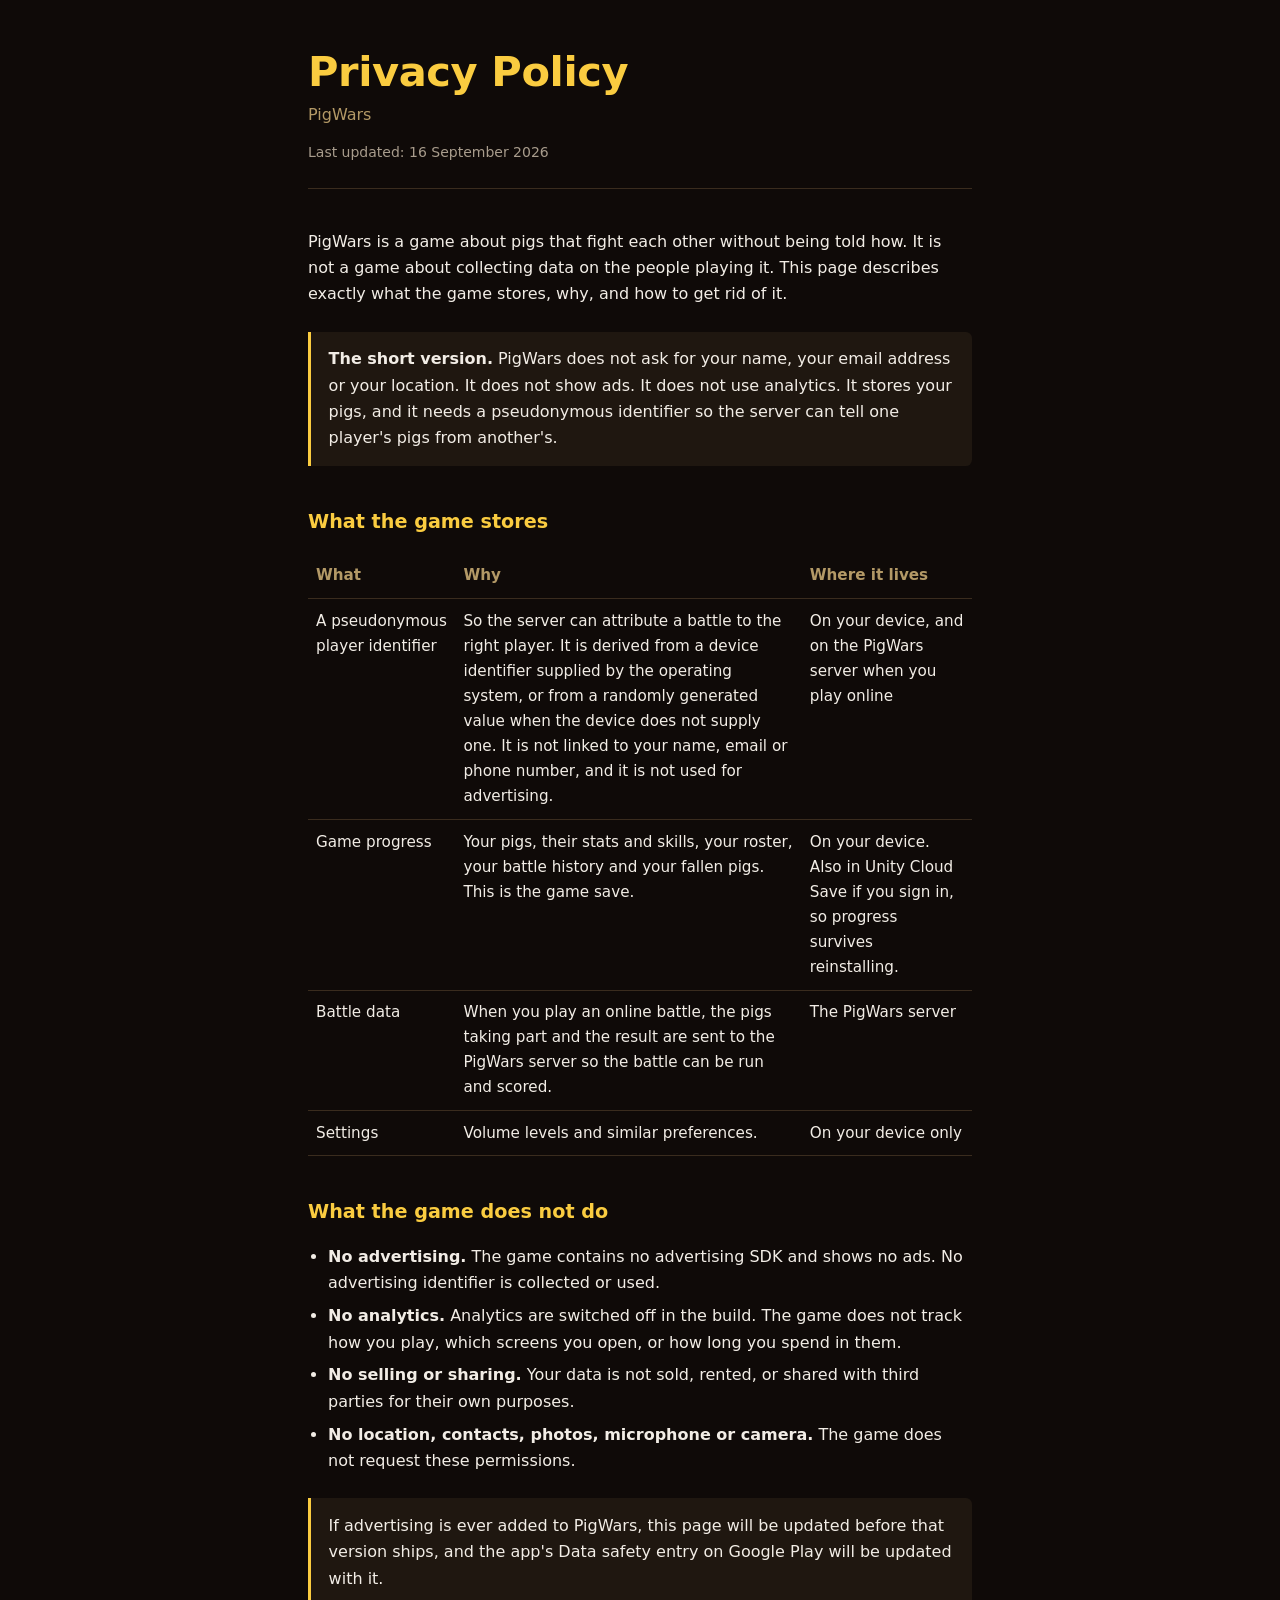
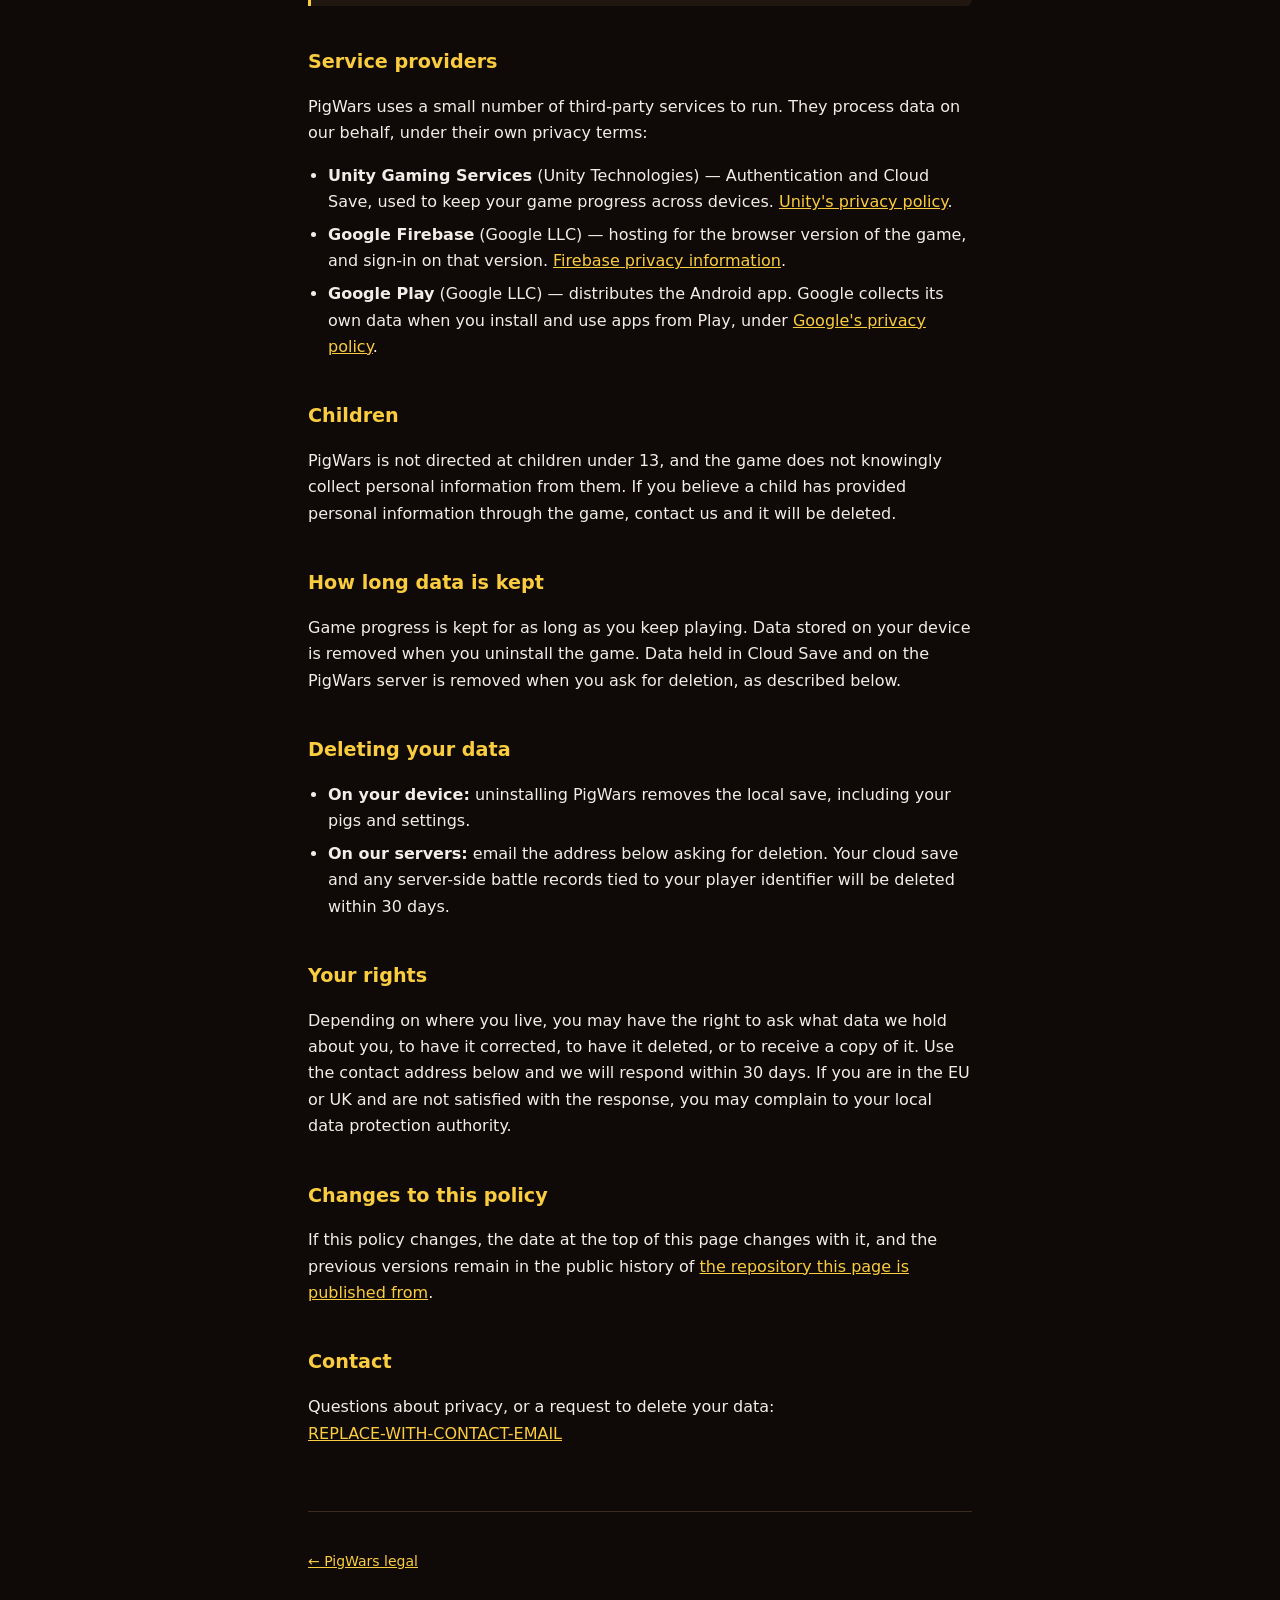
==== privacy/index.html @ d731bb38 "Privacy policy for PigWars Published as its own public repository so Google Play has a privacy polic" ====
<!doctype html>
<html lang="en">
<head>
<meta charset="utf-8">
<meta name="viewport" content="width=device-width, initial-scale=1, viewport-fit=cover">
<title>PigWars — Privacy Policy</title>
<link rel="stylesheet" href="../style.css">
</head>
<body>
<div class="wrap">

<header>
  <h1>Privacy Policy</h1>
  <p class="lede">PigWars</p>
  <p class="updated">Last updated: 16 September 2026</p>
</header>

<p>
  PigWars is a game about pigs that fight each other without being told how.
  It is not a game about collecting data on the people playing it. This page
  describes exactly what the game stores, why, and how to get rid of it.
</p>

<div class="note">
  <strong>The short version.</strong> PigWars does not ask for your name, your
  email address or your location. It does not show ads. It does not use
  analytics. It stores your pigs, and it needs a pseudonymous identifier so the
  server can tell one player's pigs from another's.
</div>

<h2>What the game stores</h2>

<table>
  <thead>
    <tr><th>What</th><th>Why</th><th>Where it lives</th></tr>
  </thead>
  <tbody>
    <tr>
      <td>A pseudonymous player identifier</td>
      <td>So the server can attribute a battle to the right player. It is
          derived from a device identifier supplied by the operating system, or
          from a randomly generated value when the device does not supply one.
          It is not linked to your name, email or phone number, and it is not
          used for advertising.</td>
      <td>On your device, and on the PigWars server when you play online</td>
    </tr>
    <tr>
      <td>Game progress</td>
      <td>Your pigs, their stats and skills, your roster, your battle history
          and your fallen pigs. This is the game save.</td>
      <td>On your device. Also in Unity Cloud Save if you sign in, so progress
          survives reinstalling.</td>
    </tr>
    <tr>
      <td>Battle data</td>
      <td>When you play an online battle, the pigs taking part and the result
          are sent to the PigWars server so the battle can be run and scored.</td>
      <td>The PigWars server</td>
    </tr>
    <tr>
      <td>Settings</td>
      <td>Volume levels and similar preferences.</td>
      <td>On your device only</td>
    </tr>
  </tbody>
</table>

<h2>What the game does not do</h2>

<ul>
  <li><strong>No advertising.</strong> The game contains no advertising SDK and
      shows no ads. No advertising identifier is collected or used.</li>
  <li><strong>No analytics.</strong> Analytics are switched off in the build. The
      game does not track how you play, which screens you open, or how long you
      spend in them.</li>
  <li><strong>No selling or sharing.</strong> Your data is not sold, rented, or
      shared with third parties for their own purposes.</li>
  <li><strong>No location, contacts, photos, microphone or camera.</strong> The
      game does not request these permissions.</li>
</ul>

<div class="note">
  If advertising is ever added to PigWars, this page will be updated before that
  version ships, and the app's Data safety entry on Google Play will be updated
  with it.
</div>

<h2>Service providers</h2>

<p>
  PigWars uses a small number of third-party services to run. They process data
  on our behalf, under their own privacy terms:
</p>

<ul>
  <li><strong>Unity Gaming Services</strong> (Unity Technologies) — Authentication
      and Cloud Save, used to keep your game progress across devices.
      <a href="https://unity.com/legal/game-player-and-app-user-privacy-policy" rel="noopener">Unity's privacy policy</a>.</li>
  <li><strong>Google Firebase</strong> (Google LLC) — hosting for the browser
      version of the game, and sign-in on that version.
      <a href="https://firebase.google.com/support/privacy" rel="noopener">Firebase privacy information</a>.</li>
  <li><strong>Google Play</strong> (Google LLC) — distributes the Android app.
      Google collects its own data when you install and use apps from Play, under
      <a href="https://policies.google.com/privacy" rel="noopener">Google's privacy policy</a>.</li>
</ul>

<h2>Children</h2>

<p>
  PigWars is not directed at children under 13, and the game does not knowingly
  collect personal information from them. If you believe a child has provided
  personal information through the game, contact us and it will be deleted.
</p>

<h2>How long data is kept</h2>

<p>
  Game progress is kept for as long as you keep playing. Data stored on your
  device is removed when you uninstall the game. Data held in Cloud Save and on
  the PigWars server is removed when you ask for deletion, as described below.
</p>

<h2>Deleting your data</h2>

<ul>
  <li><strong>On your device:</strong> uninstalling PigWars removes the local
      save, including your pigs and settings.</li>
  <li><strong>On our servers:</strong> email the address below asking for
      deletion. Your cloud save and any server-side battle records tied to your
      player identifier will be deleted within 30 days.</li>
</ul>

<h2>Your rights</h2>

<p>
  Depending on where you live, you may have the right to ask what data we hold
  about you, to have it corrected, to have it deleted, or to receive a copy of
  it. Use the contact address below and we will respond within 30 days. If you
  are in the EU or UK and are not satisfied with the response, you may complain
  to your local data protection authority.
</p>

<h2>Changes to this policy</h2>

<p>
  If this policy changes, the date at the top of this page changes with it, and
  the previous versions remain in the public history of
  <a href="https://github.com/cfournel/pigwars-legal" rel="noopener">the repository this page is published from</a>.
</p>

<h2>Contact</h2>

<p>
  Questions about privacy, or a request to delete your data:<br>
  <a href="mailto:REPLACE-WITH-CONTACT-EMAIL">REPLACE-WITH-CONTACT-EMAIL</a>
</p>

<footer>
  <p><a href="../">← PigWars legal</a></p>
</footer>

</div>
</body>
</html>
---- style.css ----
/* PigWars legal pages — the game's own palette (see CLAUDE.md in the game repo)
   so these read as part of the same product rather than a stock template. */
:root {
  color-scheme: dark;
  --bg: #0f0a08;
  --panel: #1f1710;
  --title: #facc40;
  --subtitle: #b39966;
  --text: #f2ede6;
  --dim: #a89c8c;
  --rule: #3a2c1e;
}

* { box-sizing: border-box; }

body {
  margin: 0;
  padding: 0;
  background: var(--bg);
  color: var(--text);
  font: 16px/1.65 system-ui, -apple-system, "Segoe UI", Roboto, sans-serif;
}

.wrap {
  max-width: 44rem;
  margin: 0 auto;
  padding: 3rem 1.25rem 5rem;
}

header {
  border-bottom: 1px solid var(--rule);
  padding-bottom: 1.5rem;
  margin-bottom: 2.5rem;
}

h1 {
  font-size: clamp(1.9rem, 6vw, 2.6rem);
  line-height: 1.15;
  margin: 0 0 .4rem;
  color: var(--title);
  letter-spacing: -.01em;
}

h2 {
  font-size: 1.2rem;
  margin: 2.5rem 0 .75rem;
  color: var(--title);
}

.lede { color: var(--subtitle); margin: 0; }
.updated { color: var(--dim); font-size: .875rem; margin: .75rem 0 0; }

a { color: var(--title); }
a:hover { text-decoration: none; }

ul { padding-left: 1.25rem; }
li { margin: .4rem 0; }

.card {
  display: block;
  background: var(--panel);
  border: 1px solid var(--rule);
  border-radius: .6rem;
  padding: 1.1rem 1.25rem;
  margin: .75rem 0;
  text-decoration: none;
  color: var(--text);
}
.card:hover { border-color: var(--title); }
.card strong { color: var(--title); display: block; margin-bottom: .2rem; }
.card span { color: var(--dim); font-size: .9rem; }

table { border-collapse: collapse; width: 100%; margin: 1rem 0; font-size: .95rem; }
th, td { text-align: left; padding: .6rem .5rem; border-bottom: 1px solid var(--rule); vertical-align: top; }
th { color: var(--subtitle); font-weight: 600; }

.note {
  background: var(--panel);
  border-left: 3px solid var(--title);
  padding: .9rem 1.1rem;
  margin: 1.5rem 0;
  border-radius: 0 .4rem .4rem 0;
}

footer {
  margin-top: 4rem;
  padding-top: 1.5rem;
  border-top: 1px solid var(--rule);
  color: var(--dim);
  font-size: .875rem;
}

@media (max-width: 30rem) {
  .wrap { padding-top: 2rem; }
  table, thead, tbody, th, td, tr { display: block; }
  thead { display: none; }
  td { border: none; padding: .15rem 0; }
  tr { border-bottom: 1px solid var(--rule); padding: .7rem 0; }
  td:first-child { color: var(--title); font-weight: 600; }
}
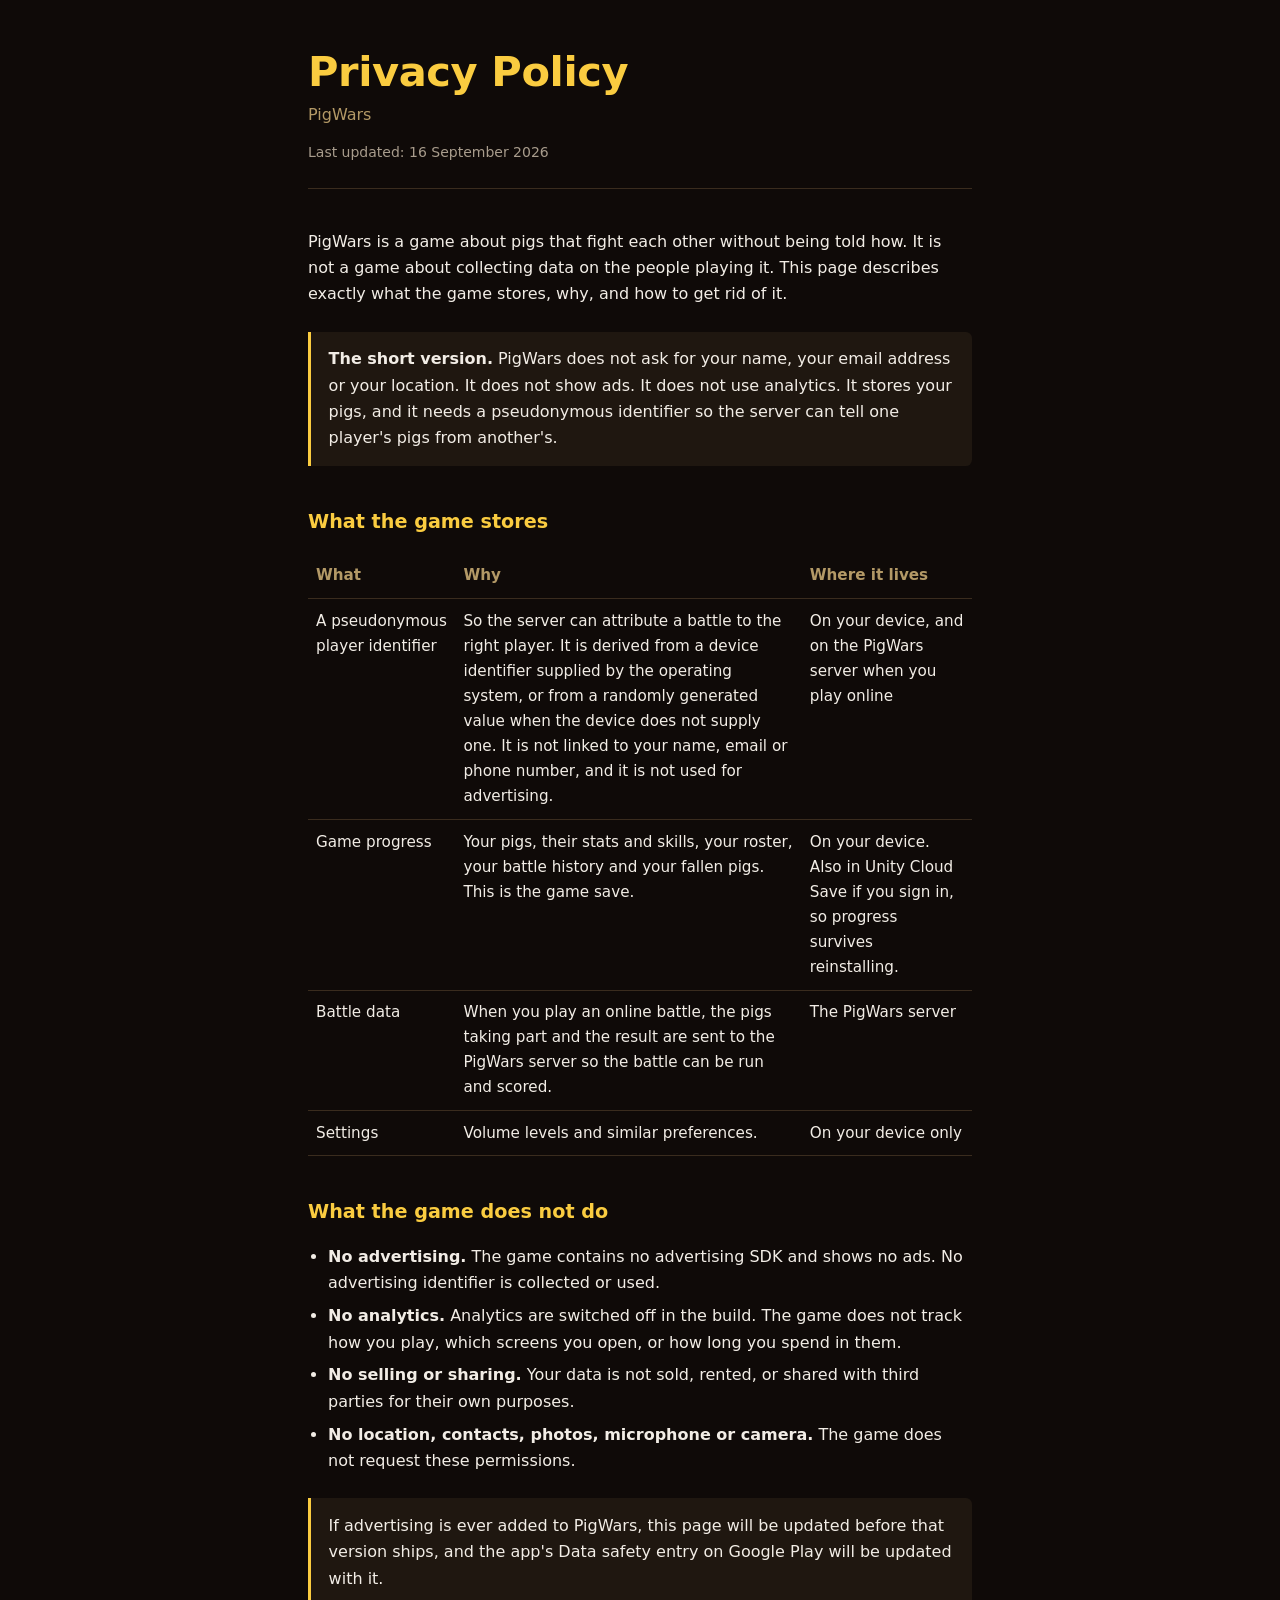
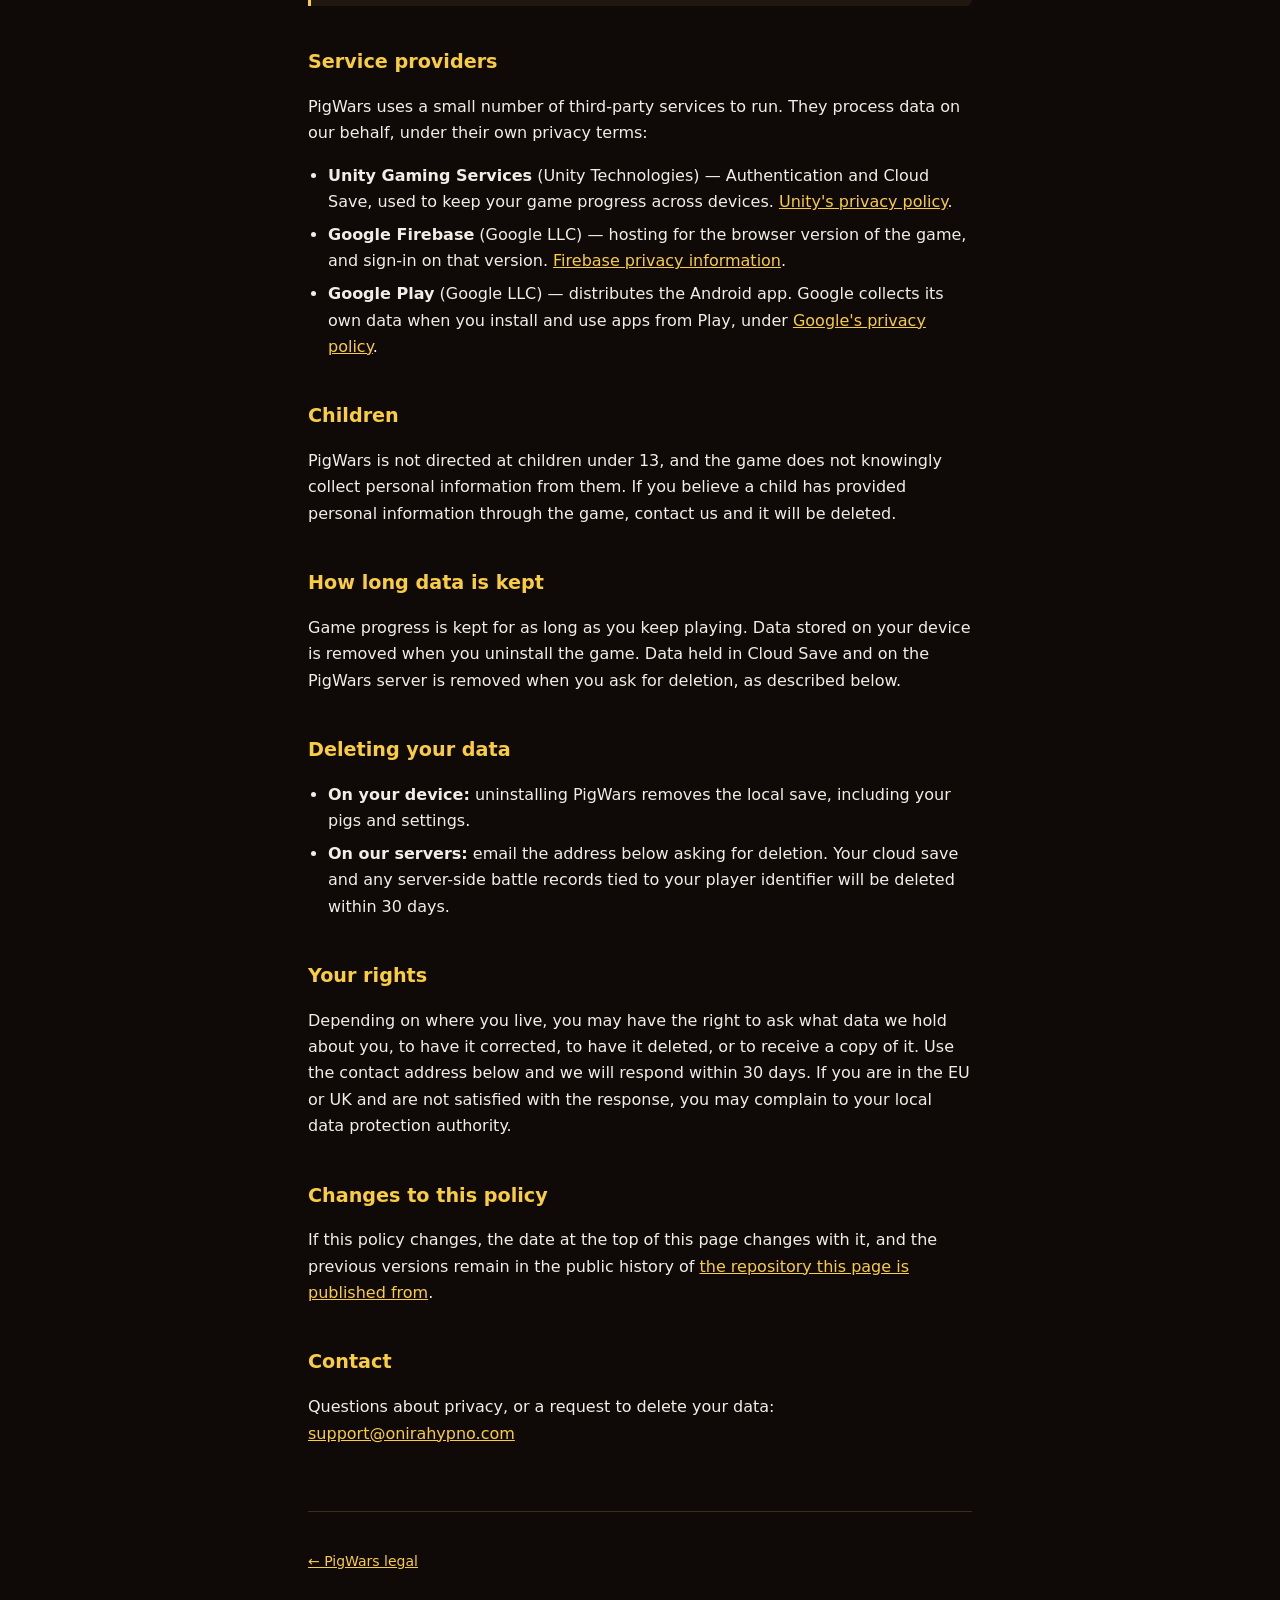
==== commit 2d812b88: "Set the privacy contact address Replaces the placeholder with support@onirahypno.com. Play requires " ====
--- a/privacy/index.html
+++ b/privacy/index.html
@@ -152,7 +152,7 @@
 
 <p>
   Questions about privacy, or a request to delete your data:<br>
-  <a href="mailto:REPLACE-WITH-CONTACT-EMAIL">REPLACE-WITH-CONTACT-EMAIL</a>
+  <a href="mailto:support@onirahypno.com">support@onirahypno.com</a>
 </p>
 
 <footer>
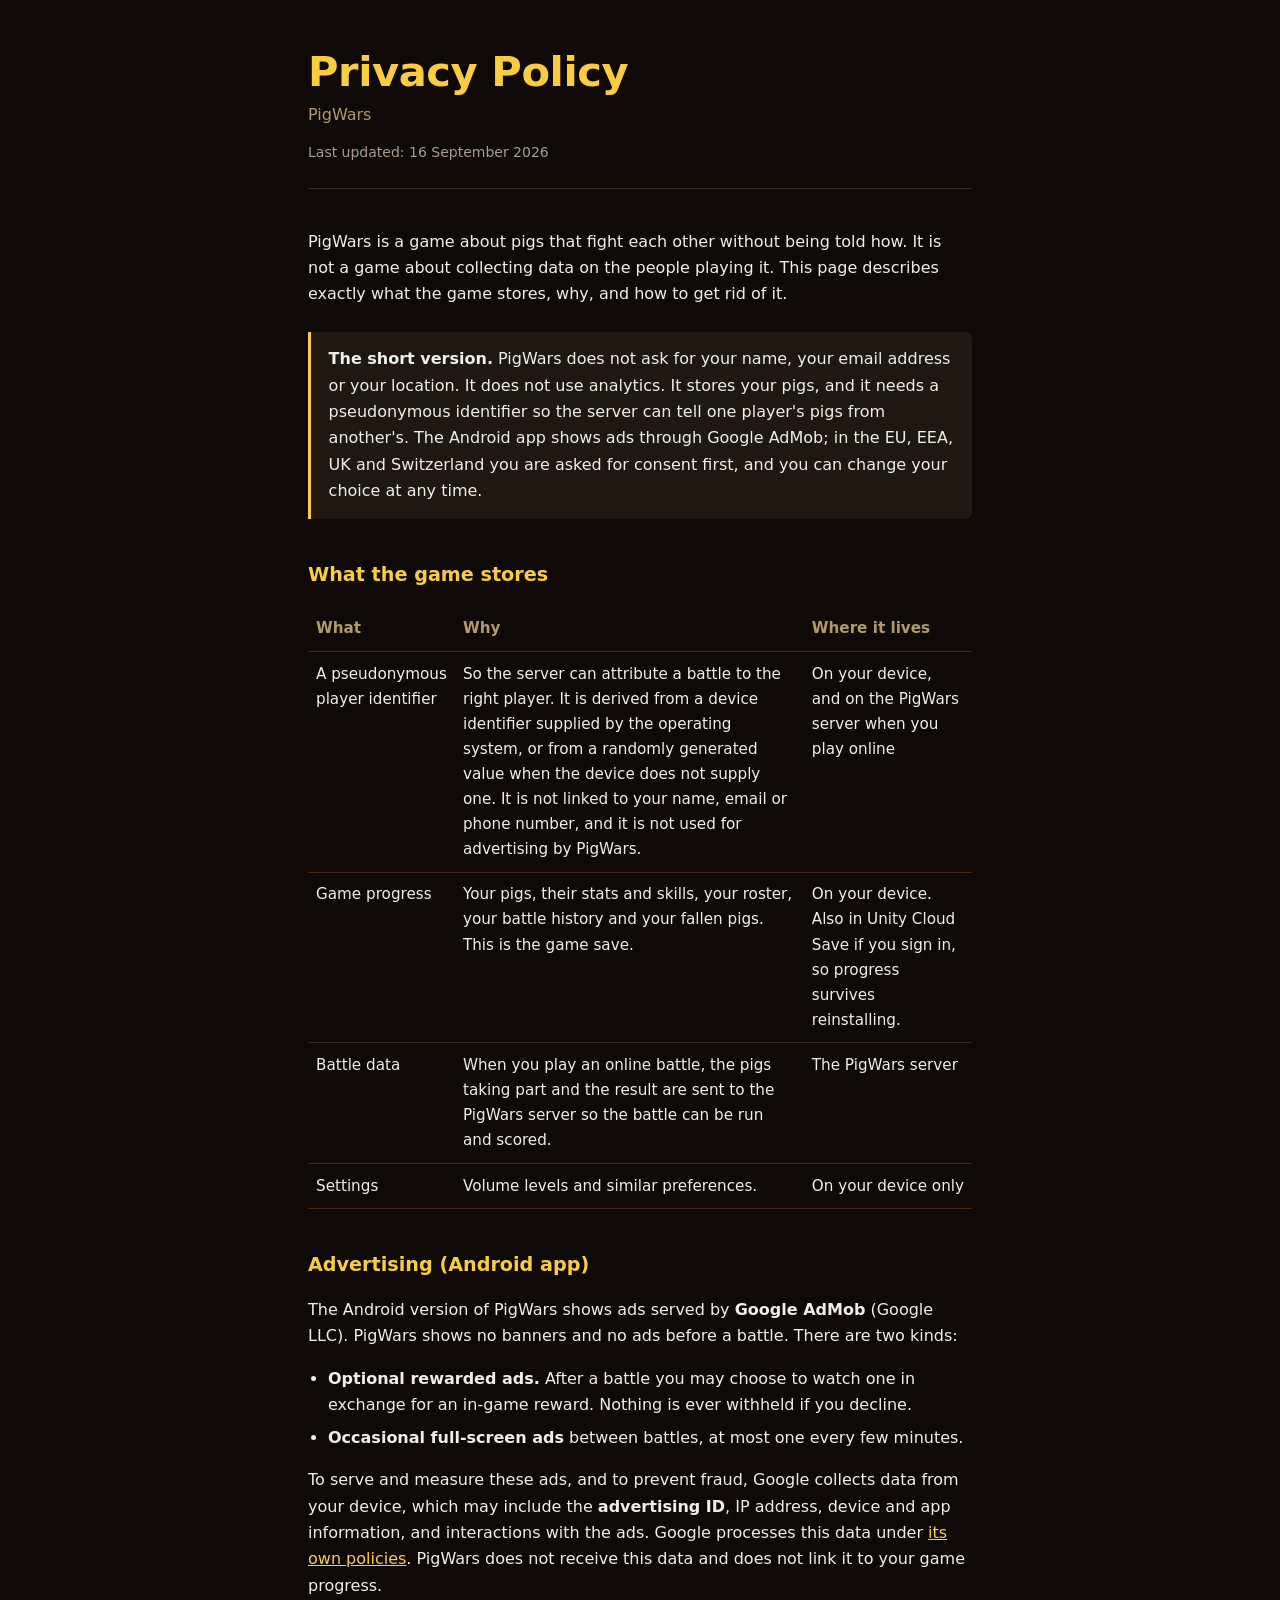
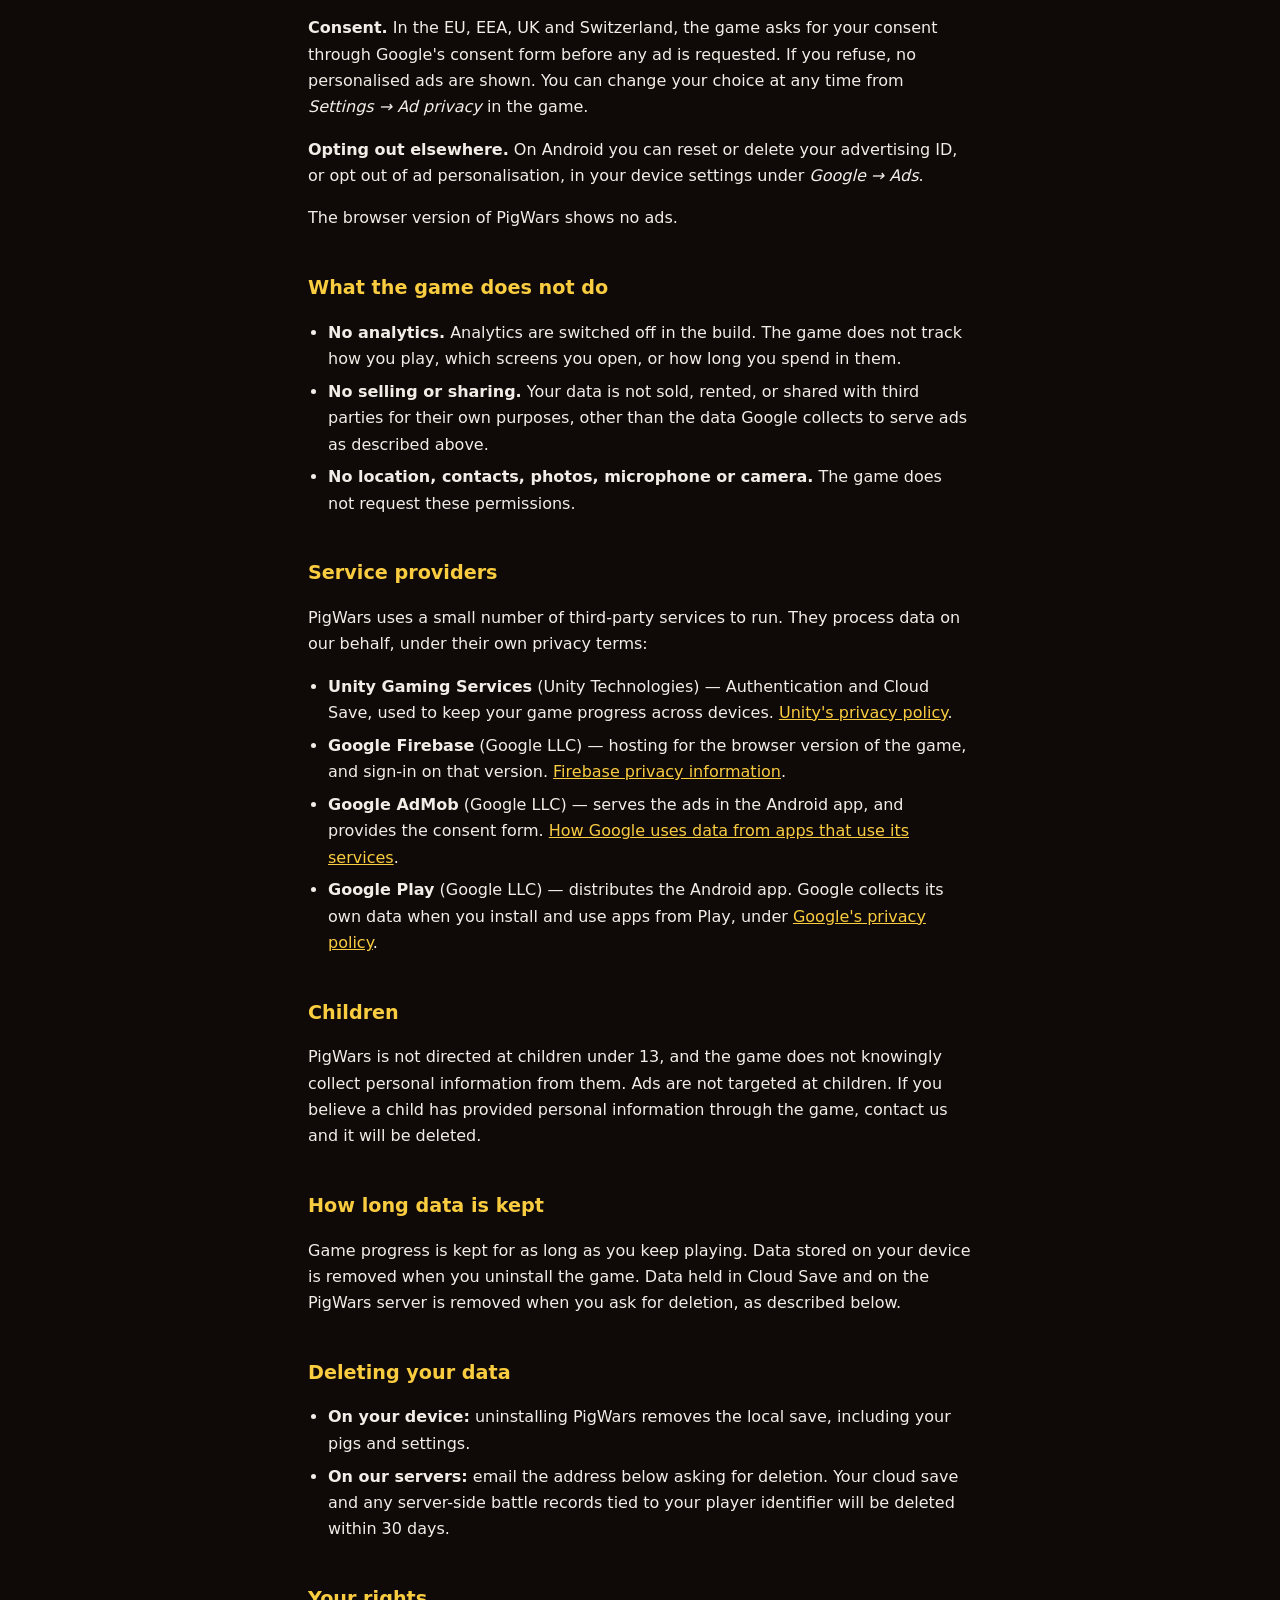
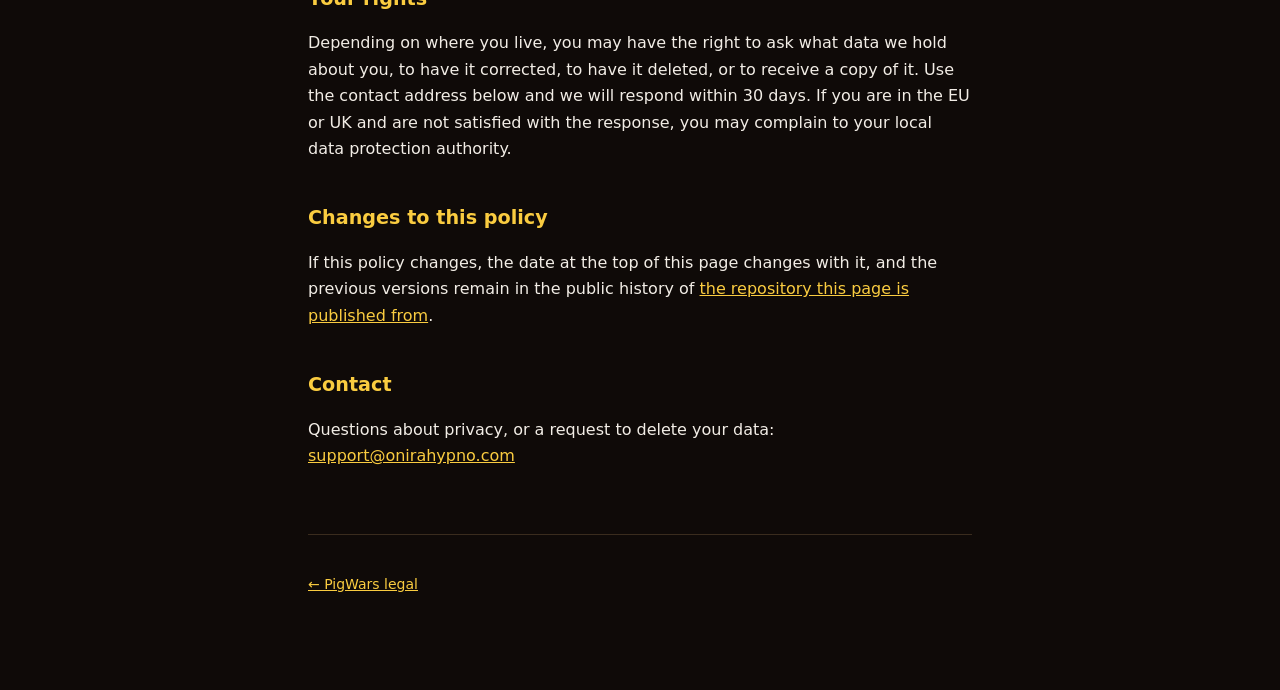
==== commit 5a27d45b: "privacy: disclose AdMob ads in the Android app Co-Authored-By: Claude Opus 5 <noreply@anthropic.com>" ====
--- a/privacy/index.html
+++ b/privacy/index.html
@@ -23,9 +23,11 @@
 
 <div class="note">
   <strong>The short version.</strong> PigWars does not ask for your name, your
-  email address or your location. It does not show ads. It does not use
-  analytics. It stores your pigs, and it needs a pseudonymous identifier so the
-  server can tell one player's pigs from another's.
+  email address or your location. It does not use analytics. It stores your
+  pigs, and it needs a pseudonymous identifier so the server can tell one
+  player's pigs from another's. The Android app shows ads through Google AdMob;
+  in the EU, EEA, UK and Switzerland you are asked for consent first, and you can
+  change your choice at any time.
 </div>
 
 <h2>What the game stores</h2>
@@ -41,7 +43,7 @@
           derived from a device identifier supplied by the operating system, or
           from a randomly generated value when the device does not supply one.
           It is not linked to your name, email or phone number, and it is not
-          used for advertising.</td>
+          used for advertising by PigWars.</td>
       <td>On your device, and on the PigWars server when you play online</td>
     </tr>
     <tr>
@@ -65,25 +67,60 @@
   </tbody>
 </table>
 
+<h2>Advertising (Android app)</h2>
+
+<p>
+  The Android version of PigWars shows ads served by <strong>Google AdMob</strong>
+  (Google LLC). PigWars shows no banners and no ads before a battle. There are
+  two kinds:
+</p>
+
+<ul>
+  <li><strong>Optional rewarded ads.</strong> After a battle you may choose to
+      watch one in exchange for an in-game reward. Nothing is ever withheld if
+      you decline.</li>
+  <li><strong>Occasional full-screen ads</strong> between battles, at most one
+      every few minutes.</li>
+</ul>
+
+<p>
+  To serve and measure these ads, and to prevent fraud, Google collects data
+  from your device, which may include the <strong>advertising ID</strong>, IP
+  address, device and app information, and interactions with the ads. Google
+  processes this data under
+  <a href="https://policies.google.com/technologies/partner-sites" rel="noopener">its own policies</a>.
+  PigWars does not receive this data and does not link it to your game progress.
+</p>
+
+<p>
+  <strong>Consent.</strong> In the EU, EEA, UK and Switzerland, the game asks
+  for your consent through Google's consent form before any ad is requested.
+  If you refuse, no personalised ads are shown. You can change your choice at
+  any time from <em>Settings → Ad privacy</em> in the game.
+</p>
+
+<p>
+  <strong>Opting out elsewhere.</strong> On Android you can reset or delete your
+  advertising ID, or opt out of ad personalisation, in your device settings
+  under <em>Google → Ads</em>.
+</p>
+
+<p>
+  The browser version of PigWars shows no ads.
+</p>
+
 <h2>What the game does not do</h2>
 
 <ul>
-  <li><strong>No advertising.</strong> The game contains no advertising SDK and
-      shows no ads. No advertising identifier is collected or used.</li>
   <li><strong>No analytics.</strong> Analytics are switched off in the build. The
       game does not track how you play, which screens you open, or how long you
       spend in them.</li>
   <li><strong>No selling or sharing.</strong> Your data is not sold, rented, or
-      shared with third parties for their own purposes.</li>
+      shared with third parties for their own purposes, other than the data
+      Google collects to serve ads as described above.</li>
   <li><strong>No location, contacts, photos, microphone or camera.</strong> The
       game does not request these permissions.</li>
 </ul>
-
-<div class="note">
-  If advertising is ever added to PigWars, this page will be updated before that
-  version ships, and the app's Data safety entry on Google Play will be updated
-  with it.
-</div>
 
 <h2>Service providers</h2>
 
@@ -99,6 +136,9 @@
   <li><strong>Google Firebase</strong> (Google LLC) — hosting for the browser
       version of the game, and sign-in on that version.
       <a href="https://firebase.google.com/support/privacy" rel="noopener">Firebase privacy information</a>.</li>
+  <li><strong>Google AdMob</strong> (Google LLC) — serves the ads in the Android
+      app, and provides the consent form.
+      <a href="https://policies.google.com/technologies/partner-sites" rel="noopener">How Google uses data from apps that use its services</a>.</li>
   <li><strong>Google Play</strong> (Google LLC) — distributes the Android app.
       Google collects its own data when you install and use apps from Play, under
       <a href="https://policies.google.com/privacy" rel="noopener">Google's privacy policy</a>.</li>
@@ -108,7 +148,7 @@
 
 <p>
   PigWars is not directed at children under 13, and the game does not knowingly
-  collect personal information from them. If you believe a child has provided
+  collect personal information from them. Ads are not targeted at children. If you believe a child has provided
   personal information through the game, contact us and it will be deleted.
 </p>
 
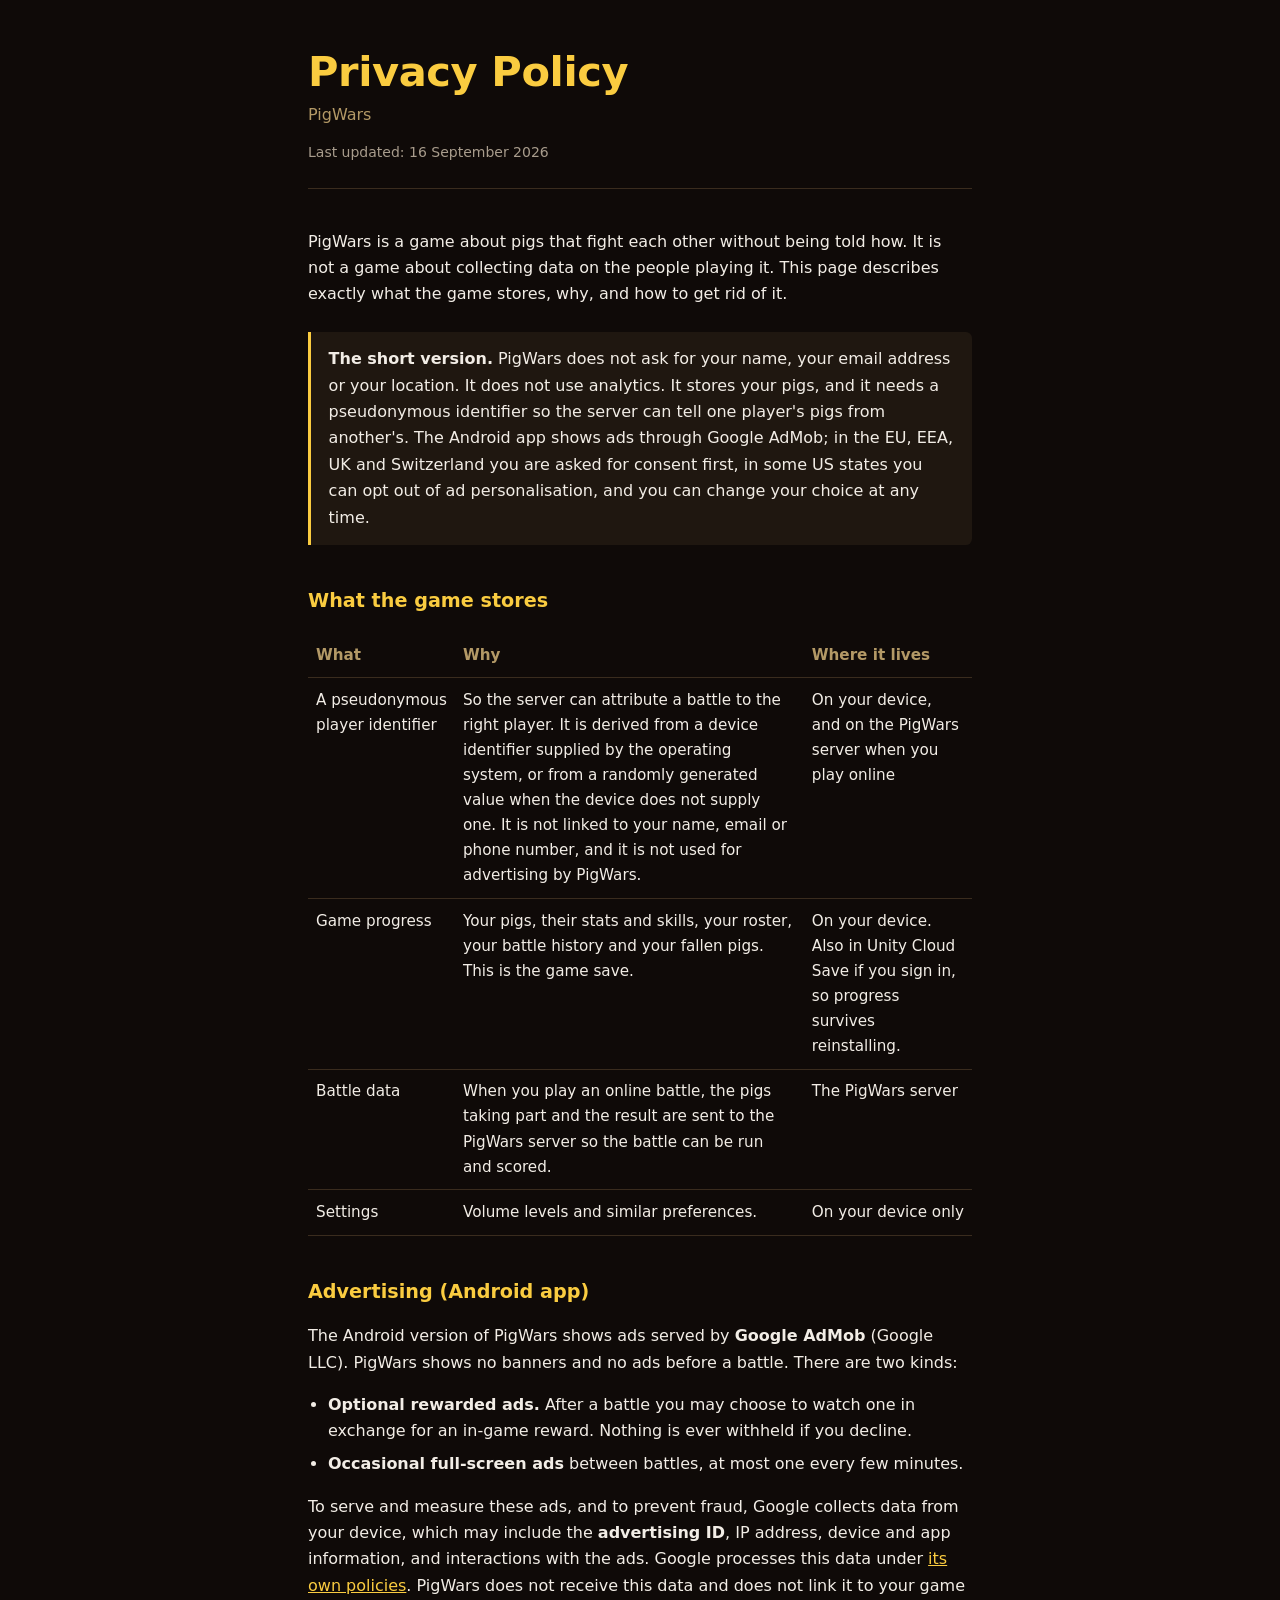
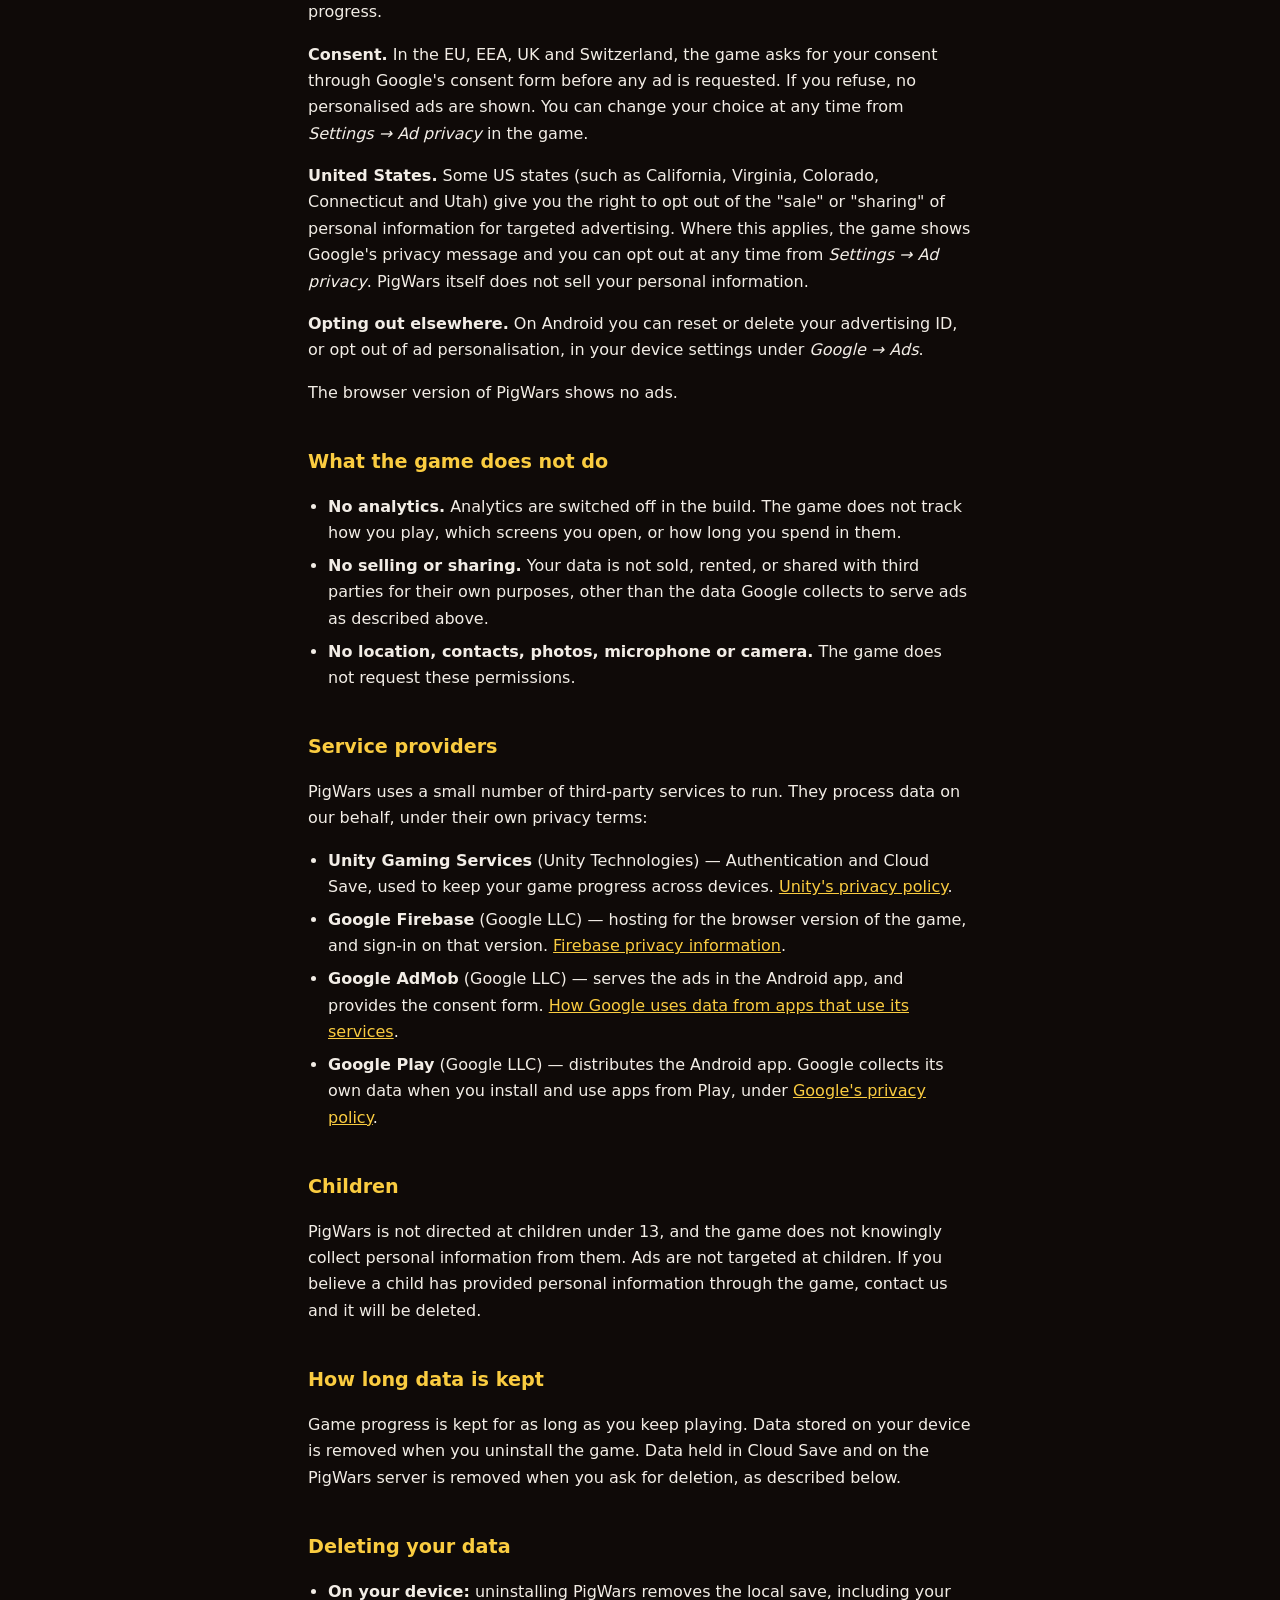
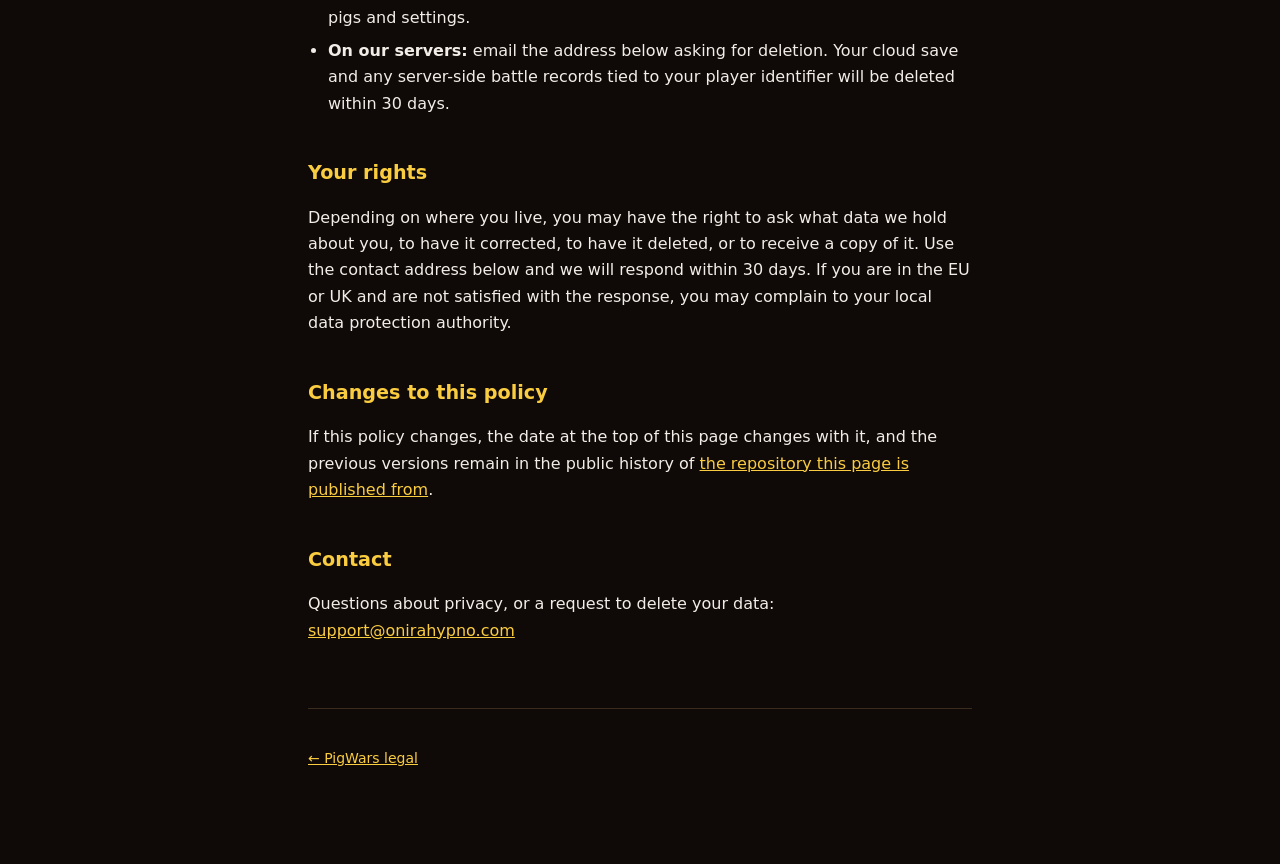
==== commit 7ab62f5e: "privacy: US state opt-out for ad personalisation Co-Authored-By: Claude Opus 5 <noreply@anthropic.co" ====
--- a/privacy/index.html
+++ b/privacy/index.html
@@ -26,8 +26,9 @@
   email address or your location. It does not use analytics. It stores your
   pigs, and it needs a pseudonymous identifier so the server can tell one
   player's pigs from another's. The Android app shows ads through Google AdMob;
-  in the EU, EEA, UK and Switzerland you are asked for consent first, and you can
-  change your choice at any time.
+  in the EU, EEA, UK and Switzerland you are asked for consent first, in some US
+  states you can opt out of ad personalisation, and you can change your choice
+  at any time.
 </div>
 
 <h2>What the game stores</h2>
@@ -97,6 +98,15 @@
   for your consent through Google's consent form before any ad is requested.
   If you refuse, no personalised ads are shown. You can change your choice at
   any time from <em>Settings → Ad privacy</em> in the game.
+</p>
+
+<p>
+  <strong>United States.</strong> Some US states (such as California, Virginia,
+  Colorado, Connecticut and Utah) give you the right to opt out of the "sale" or
+  "sharing" of personal information for targeted advertising. Where this
+  applies, the game shows Google's privacy message and you can opt out at any
+  time from <em>Settings → Ad privacy</em>. PigWars itself does not sell your
+  personal information.
 </p>
 
 <p>
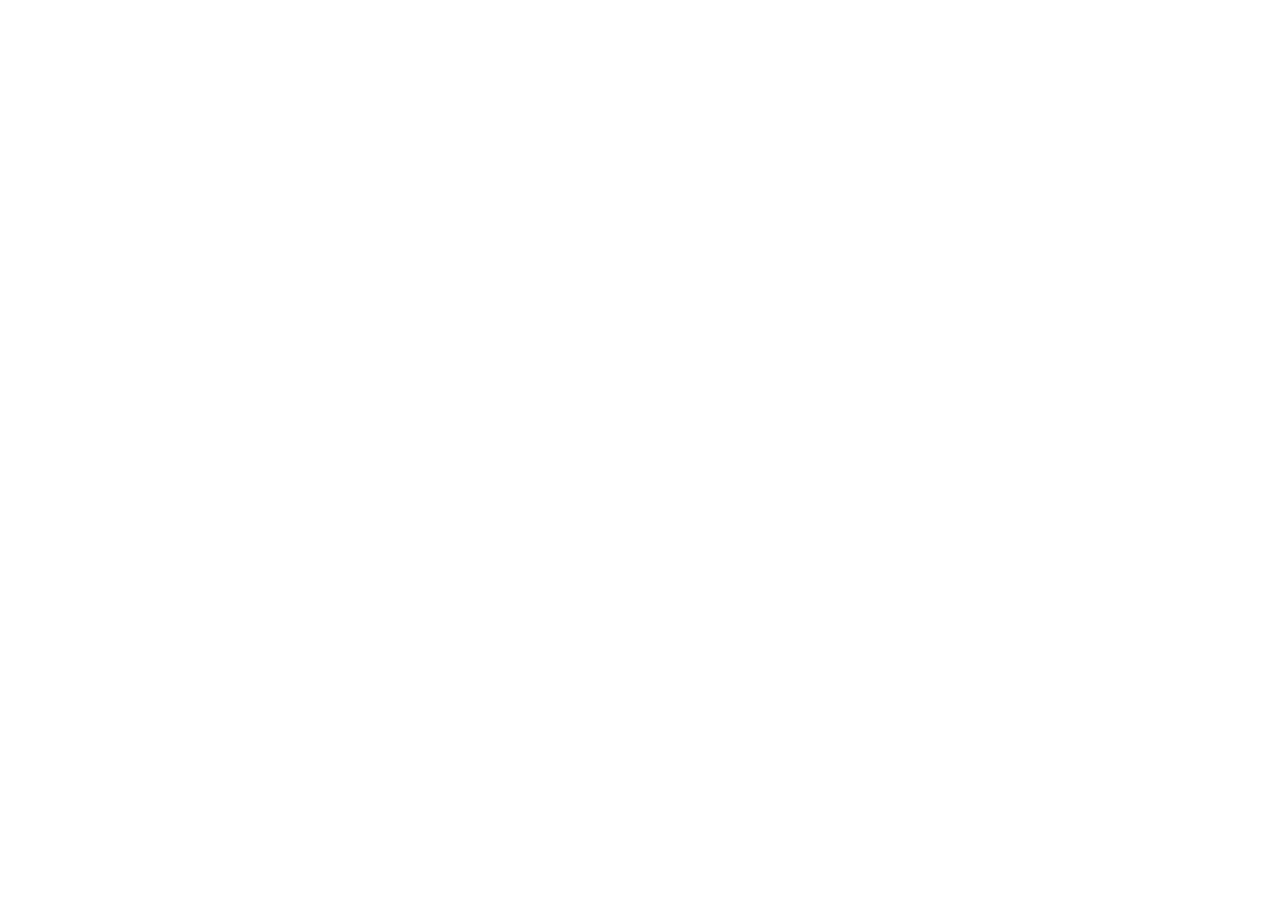
==== commit 0194ea1a: "Move legal pages to pigwars.app; keep redirects Co-Authored-By: Claude Opus 5 <noreply@anthropic.com" ====
--- a/privacy/index.html
+++ b/privacy/index.html
@@ -2,213 +2,13 @@
 <html lang="en">
 <head>
 <meta charset="utf-8">
-<meta name="viewport" content="width=device-width, initial-scale=1, viewport-fit=cover">
 <title>PigWars — Privacy Policy</title>
-<link rel="stylesheet" href="../style.css">
+<link rel="canonical" href="https://pigwars.app/privacy">
+<meta http-equiv="refresh" content="0; url=https://pigwars.app/privacy">
+<meta name="robots" content="noindex">
+<script>location.replace("https://pigwars.app/privacy");</script>
 </head>
 <body>
-<div class="wrap">
-
-<header>
-  <h1>Privacy Policy</h1>
-  <p class="lede">PigWars</p>
-  <p class="updated">Last updated: 16 September 2026</p>
-</header>
-
-<p>
-  PigWars is a game about pigs that fight each other without being told how.
-  It is not a game about collecting data on the people playing it. This page
-  describes exactly what the game stores, why, and how to get rid of it.
-</p>
-
-<div class="note">
-  <strong>The short version.</strong> PigWars does not ask for your name, your
-  email address or your location. It does not use analytics. It stores your
-  pigs, and it needs a pseudonymous identifier so the server can tell one
-  player's pigs from another's. The Android app shows ads through Google AdMob;
-  in the EU, EEA, UK and Switzerland you are asked for consent first, in some US
-  states you can opt out of ad personalisation, and you can change your choice
-  at any time.
-</div>
-
-<h2>What the game stores</h2>
-
-<table>
-  <thead>
-    <tr><th>What</th><th>Why</th><th>Where it lives</th></tr>
-  </thead>
-  <tbody>
-    <tr>
-      <td>A pseudonymous player identifier</td>
-      <td>So the server can attribute a battle to the right player. It is
-          derived from a device identifier supplied by the operating system, or
-          from a randomly generated value when the device does not supply one.
-          It is not linked to your name, email or phone number, and it is not
-          used for advertising by PigWars.</td>
-      <td>On your device, and on the PigWars server when you play online</td>
-    </tr>
-    <tr>
-      <td>Game progress</td>
-      <td>Your pigs, their stats and skills, your roster, your battle history
-          and your fallen pigs. This is the game save.</td>
-      <td>On your device. Also in Unity Cloud Save if you sign in, so progress
-          survives reinstalling.</td>
-    </tr>
-    <tr>
-      <td>Battle data</td>
-      <td>When you play an online battle, the pigs taking part and the result
-          are sent to the PigWars server so the battle can be run and scored.</td>
-      <td>The PigWars server</td>
-    </tr>
-    <tr>
-      <td>Settings</td>
-      <td>Volume levels and similar preferences.</td>
-      <td>On your device only</td>
-    </tr>
-  </tbody>
-</table>
-
-<h2>Advertising (Android app)</h2>
-
-<p>
-  The Android version of PigWars shows ads served by <strong>Google AdMob</strong>
-  (Google LLC). PigWars shows no banners and no ads before a battle. There are
-  two kinds:
-</p>
-
-<ul>
-  <li><strong>Optional rewarded ads.</strong> After a battle you may choose to
-      watch one in exchange for an in-game reward. Nothing is ever withheld if
-      you decline.</li>
-  <li><strong>Occasional full-screen ads</strong> between battles, at most one
-      every few minutes.</li>
-</ul>
-
-<p>
-  To serve and measure these ads, and to prevent fraud, Google collects data
-  from your device, which may include the <strong>advertising ID</strong>, IP
-  address, device and app information, and interactions with the ads. Google
-  processes this data under
-  <a href="https://policies.google.com/technologies/partner-sites" rel="noopener">its own policies</a>.
-  PigWars does not receive this data and does not link it to your game progress.
-</p>
-
-<p>
-  <strong>Consent.</strong> In the EU, EEA, UK and Switzerland, the game asks
-  for your consent through Google's consent form before any ad is requested.
-  If you refuse, no personalised ads are shown. You can change your choice at
-  any time from <em>Settings → Ad privacy</em> in the game.
-</p>
-
-<p>
-  <strong>United States.</strong> Some US states (such as California, Virginia,
-  Colorado, Connecticut and Utah) give you the right to opt out of the "sale" or
-  "sharing" of personal information for targeted advertising. Where this
-  applies, the game shows Google's privacy message and you can opt out at any
-  time from <em>Settings → Ad privacy</em>. PigWars itself does not sell your
-  personal information.
-</p>
-
-<p>
-  <strong>Opting out elsewhere.</strong> On Android you can reset or delete your
-  advertising ID, or opt out of ad personalisation, in your device settings
-  under <em>Google → Ads</em>.
-</p>
-
-<p>
-  The browser version of PigWars shows no ads.
-</p>
-
-<h2>What the game does not do</h2>
-
-<ul>
-  <li><strong>No analytics.</strong> Analytics are switched off in the build. The
-      game does not track how you play, which screens you open, or how long you
-      spend in them.</li>
-  <li><strong>No selling or sharing.</strong> Your data is not sold, rented, or
-      shared with third parties for their own purposes, other than the data
-      Google collects to serve ads as described above.</li>
-  <li><strong>No location, contacts, photos, microphone or camera.</strong> The
-      game does not request these permissions.</li>
-</ul>
-
-<h2>Service providers</h2>
-
-<p>
-  PigWars uses a small number of third-party services to run. They process data
-  on our behalf, under their own privacy terms:
-</p>
-
-<ul>
-  <li><strong>Unity Gaming Services</strong> (Unity Technologies) — Authentication
-      and Cloud Save, used to keep your game progress across devices.
-      <a href="https://unity.com/legal/game-player-and-app-user-privacy-policy" rel="noopener">Unity's privacy policy</a>.</li>
-  <li><strong>Google Firebase</strong> (Google LLC) — hosting for the browser
-      version of the game, and sign-in on that version.
-      <a href="https://firebase.google.com/support/privacy" rel="noopener">Firebase privacy information</a>.</li>
-  <li><strong>Google AdMob</strong> (Google LLC) — serves the ads in the Android
-      app, and provides the consent form.
-      <a href="https://policies.google.com/technologies/partner-sites" rel="noopener">How Google uses data from apps that use its services</a>.</li>
-  <li><strong>Google Play</strong> (Google LLC) — distributes the Android app.
-      Google collects its own data when you install and use apps from Play, under
-      <a href="https://policies.google.com/privacy" rel="noopener">Google's privacy policy</a>.</li>
-</ul>
-
-<h2>Children</h2>
-
-<p>
-  PigWars is not directed at children under 13, and the game does not knowingly
-  collect personal information from them. Ads are not targeted at children. If you believe a child has provided
-  personal information through the game, contact us and it will be deleted.
-</p>
-
-<h2>How long data is kept</h2>
-
-<p>
-  Game progress is kept for as long as you keep playing. Data stored on your
-  device is removed when you uninstall the game. Data held in Cloud Save and on
-  the PigWars server is removed when you ask for deletion, as described below.
-</p>
-
-<h2>Deleting your data</h2>
-
-<ul>
-  <li><strong>On your device:</strong> uninstalling PigWars removes the local
-      save, including your pigs and settings.</li>
-  <li><strong>On our servers:</strong> email the address below asking for
-      deletion. Your cloud save and any server-side battle records tied to your
-      player identifier will be deleted within 30 days.</li>
-</ul>
-
-<h2>Your rights</h2>
-
-<p>
-  Depending on where you live, you may have the right to ask what data we hold
-  about you, to have it corrected, to have it deleted, or to receive a copy of
-  it. Use the contact address below and we will respond within 30 days. If you
-  are in the EU or UK and are not satisfied with the response, you may complain
-  to your local data protection authority.
-</p>
-
-<h2>Changes to this policy</h2>
-
-<p>
-  If this policy changes, the date at the top of this page changes with it, and
-  the previous versions remain in the public history of
-  <a href="https://github.com/cfournel/pigwars-legal" rel="noopener">the repository this page is published from</a>.
-</p>
-
-<h2>Contact</h2>
-
-<p>
-  Questions about privacy, or a request to delete your data:<br>
-  <a href="mailto:support@onirahypno.com">support@onirahypno.com</a>
-</p>
-
-<footer>
-  <p><a href="../">← PigWars legal</a></p>
-</footer>
-
-</div>
+<p>This page has moved to <a href="https://pigwars.app/privacy">https://pigwars.app/privacy</a>.</p>
 </body>
 </html>
